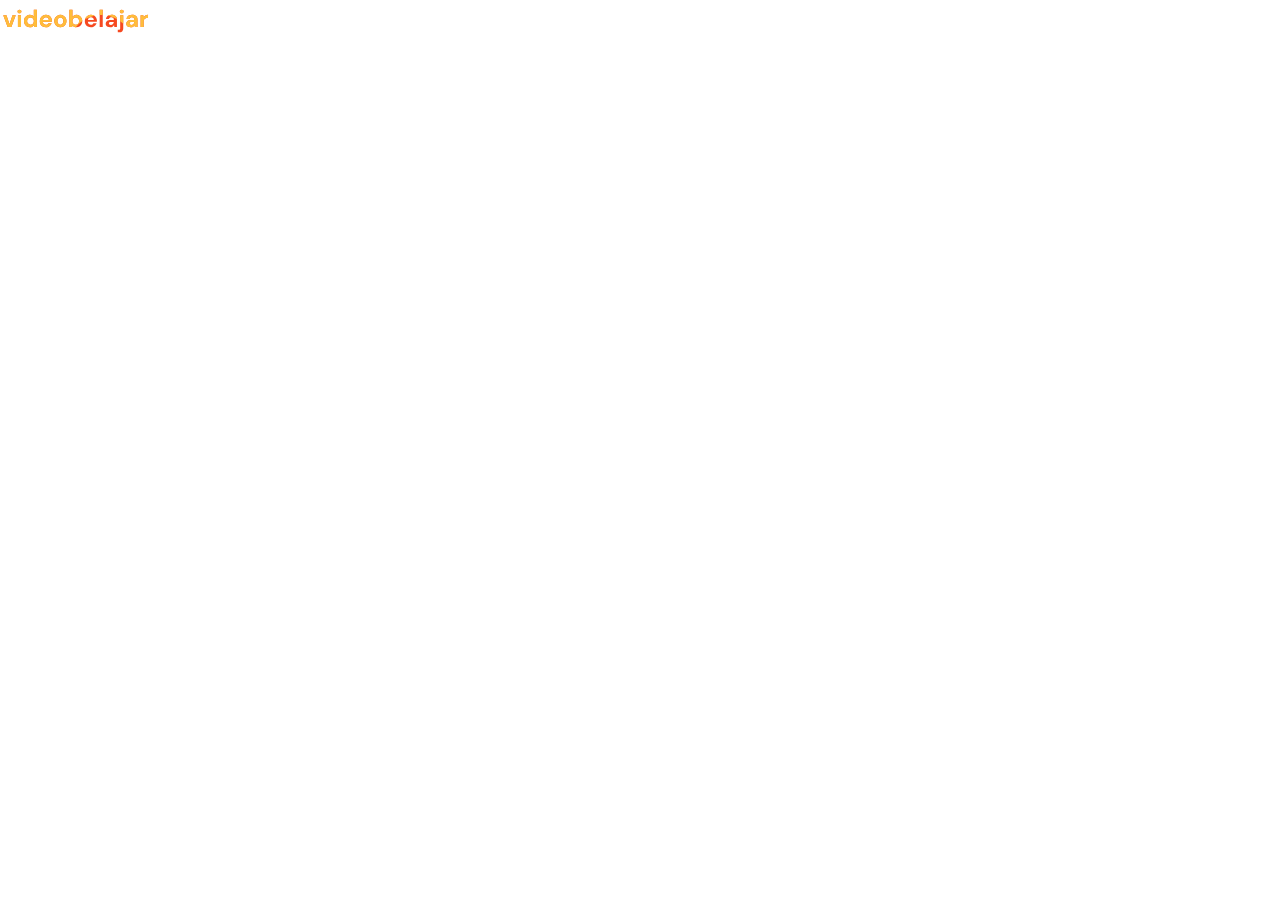
==== login.html @ 371be05d "menambahkan font google" ====
<!DOCTYPE html>
<html lang="en">
<head>
    <meta charset="UTF-8">
    <meta name="viewport" content="width=device-width, initial-scale=1.0">
    <link rel="stylesheet" href="Styles/styles.css">
    <link rel="preconnect" href="https://fonts.googleapis.com">
    <link rel="preconnect" href="https://fonts.gstatic.com" crossorigin>
    <link href="https://fonts.googleapis.com/css2?family=Lato:ital,wght@0,100;0,300;0,400;0,700;0,900;1,100;1,300;1,400;1,700;1,900&display=swap" rel="stylesheet">
    <title>Login</title>
</head>
<body>
    
    <header>
        <nav>
            <ul class="nav-bar">
                <li class="logo"><a href="index.html"><img src="img/Logo_videobelajar.svg" alt=""></a></li>
            </ul>
        </nav>
    </header>
    
</body>
</html>
---- Styles/styles.css ----
*{
    box-sizing: border-box;
    margin: 0;
    padding: 0;
}

body{
    font-family: "Lato", sans-serif;
}
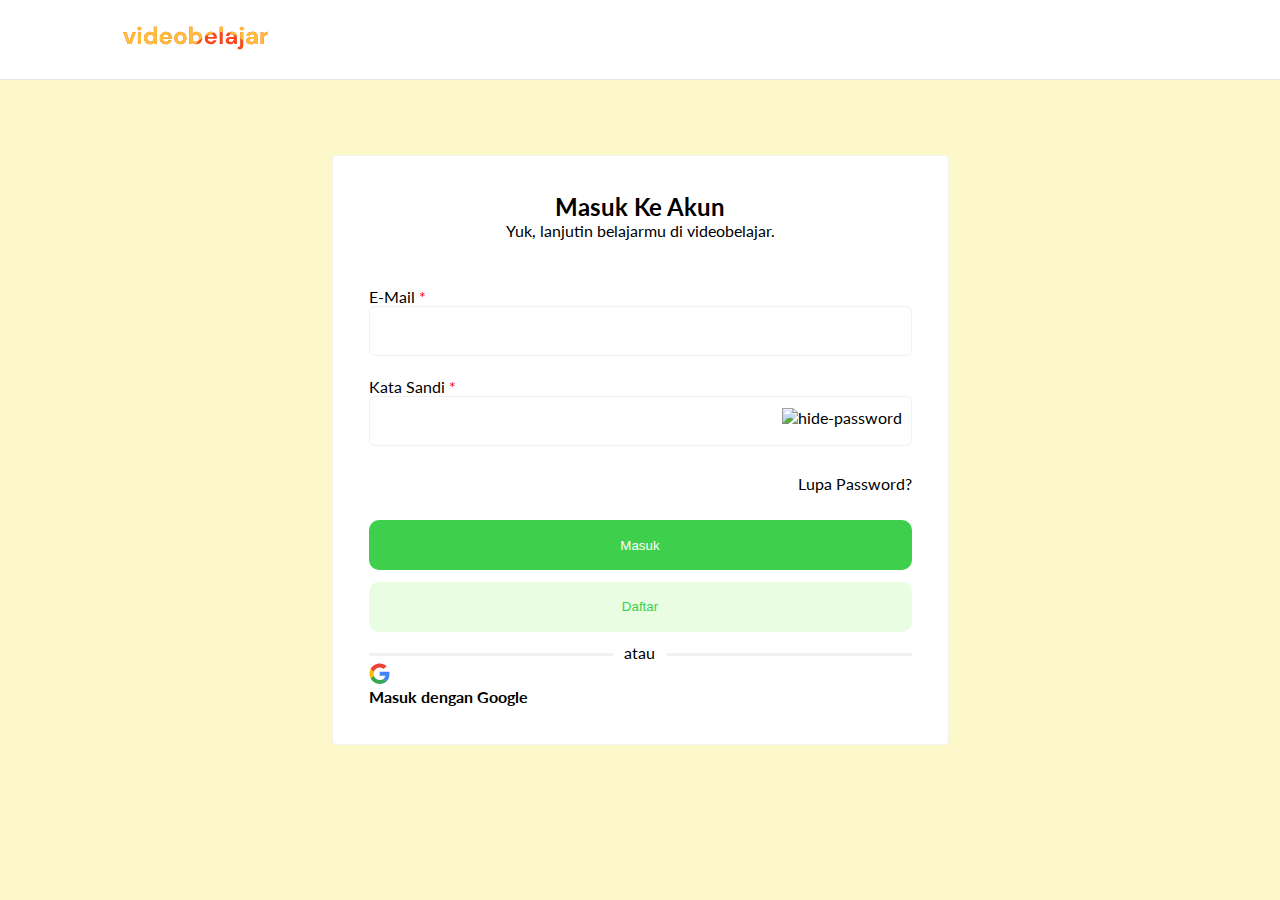
==== commit 6fa43de8: "menambahkan atau" ====
--- a/login.html
+++ b/login.html
@@ -18,6 +18,47 @@
             </ul>
         </nav>
     </header>
+
+    <div class="card">
+        <div class="form-box">
+            <div class="text-masuk">
+                <h2>Masuk Ke Akun</h2>
+                <p>Yuk, lanjutin belajarmu di videobelajar.</p>
+            </div>
+            
+            <div class="box">
+                <div class="input-box">
+                    <p>E-Mail <span>*</span></p>
+                    <input type="email" required>
+                </div>
+                <div class="input-box">
+                    <p>Kata Sandi <span>*</span></p>
+                    <input type="password" required>
+                    <img src="img/Icon/Icon/mdi_eye-off.svg" alt="hide-password">
+                </div>
+            </div>
+            
+            <div class="forgot-password">
+                <a href="#">Lupa Password?</a>
+            </div>
+
+            <div class="daftar-masuk">
+                <button class="tombol-masuk">Masuk</button>
+                <button class="tombol-daftar">Daftar</button>
+            </div>
+
+            <div class="atau">
+                <div class="garis"></div>
+                <p>atau</p>
+            </div>
+
+            <div class="google">
+                <img src="img/Icon/Icon/logos_google-icon.svg" alt="google">
+                <h4>Masuk dengan Google</h4>
+            </div>
+
+        </div>
+    </div>
     
 </body>
 </html>--- a/Styles/styles.css
+++ b/Styles/styles.css
@@ -1,3 +1,4 @@
+
 *{
     box-sizing: border-box;
     margin: 0;
@@ -6,4 +7,137 @@
 
 body{
     font-family: "Lato", sans-serif;
+    background-color: #FCF8CA;
+    display: flex;
+    justify-content: center;
+    align-items: center;
+    min-height: 100vh;
+}
+/* header */
+header{
+    background-color: white;
+    padding: 12px 120px;
+    height: 80px;
+    width: 100%;
+    border-bottom: 1px solid #3A35411F;
+    display: flex;
+    align-items: center;
+    position: fixed;
+    top: 0;
+    left: 0;
+}
+.nav-bar{
+    width: 100%;
+    display: flex;
+    justify-content: space-between;
+    align-items: center;
+    list-style: none;
+    position: relative;
+}
+
+/* form log in */
+
+.input-box span{
+    color: red;
+}
+
+.card{
+    width: 617px;
+    height: 590px;
+    border: 1px #F1F1F1 solid;
+    display: flex;
+    justify-content: center;
+    /* align-items: center; */
+    padding: 36px;
+    background-color: white;
+    border-radius: 4px;
+}
+
+.text-masuk{
+    text-align: center;
+}
+
+.form-box{
+    width: 100%;
+    display: grid;
+    gap: 5px;
+}
+
+.input-box{
+    margin: 40px 0;
+    width: 100%;
+    height: 50px;
+    position: relative;
+}
+
+.input-box input{
+    width: 100%;
+    height: 100%;
+    border: 1px solid #F1F1F1;
+    border-radius: 6px;
+    padding: 5px 35px 5px 5px;
+}
+
+.input-box img{
+    position: absolute;
+    right: 10px;
+    top: 62%;
+    cursor: pointer;
+}
+
+.forgot-password {
+    text-align: right;
+}
+.forgot-password a{
+    text-decoration: none;
+    color: black
+}
+
+.daftar-masuk{
+    display: grid;
+    gap: 10px;
+    margin-top: 20px;
+}
+
+.tombol-masuk {
+    width: 100%;
+    height: 50px;
+    background-color: #3ECF4C;
+    border: none;
+    border-radius: 10px;
+    cursor: pointer;
+    color: white;
+}
+
+.tombol-daftar {
+    width: 100%;
+    height: 50px;
+    background-color: #E2FCD9CC;
+    border: none;
+    border-radius: 10px;
+    cursor: pointer;
+    color: #3ECF4C;
+
+}
+
+.atau{
+    position: relative;
+}
+
+.garis{
+    /* height: 1px; */
+    /* width: 100%; */
+    height: 3px;
+    background-color: #F1F1F1;
+    margin-top: 15px;
+}
+
+.atau p{
+    position: absolute;
+    background-color: white;
+    /* top: 50%; */
+    left: 45%;
+    top: 25%;
+    width: 10%;
+    text-align: center;
 }